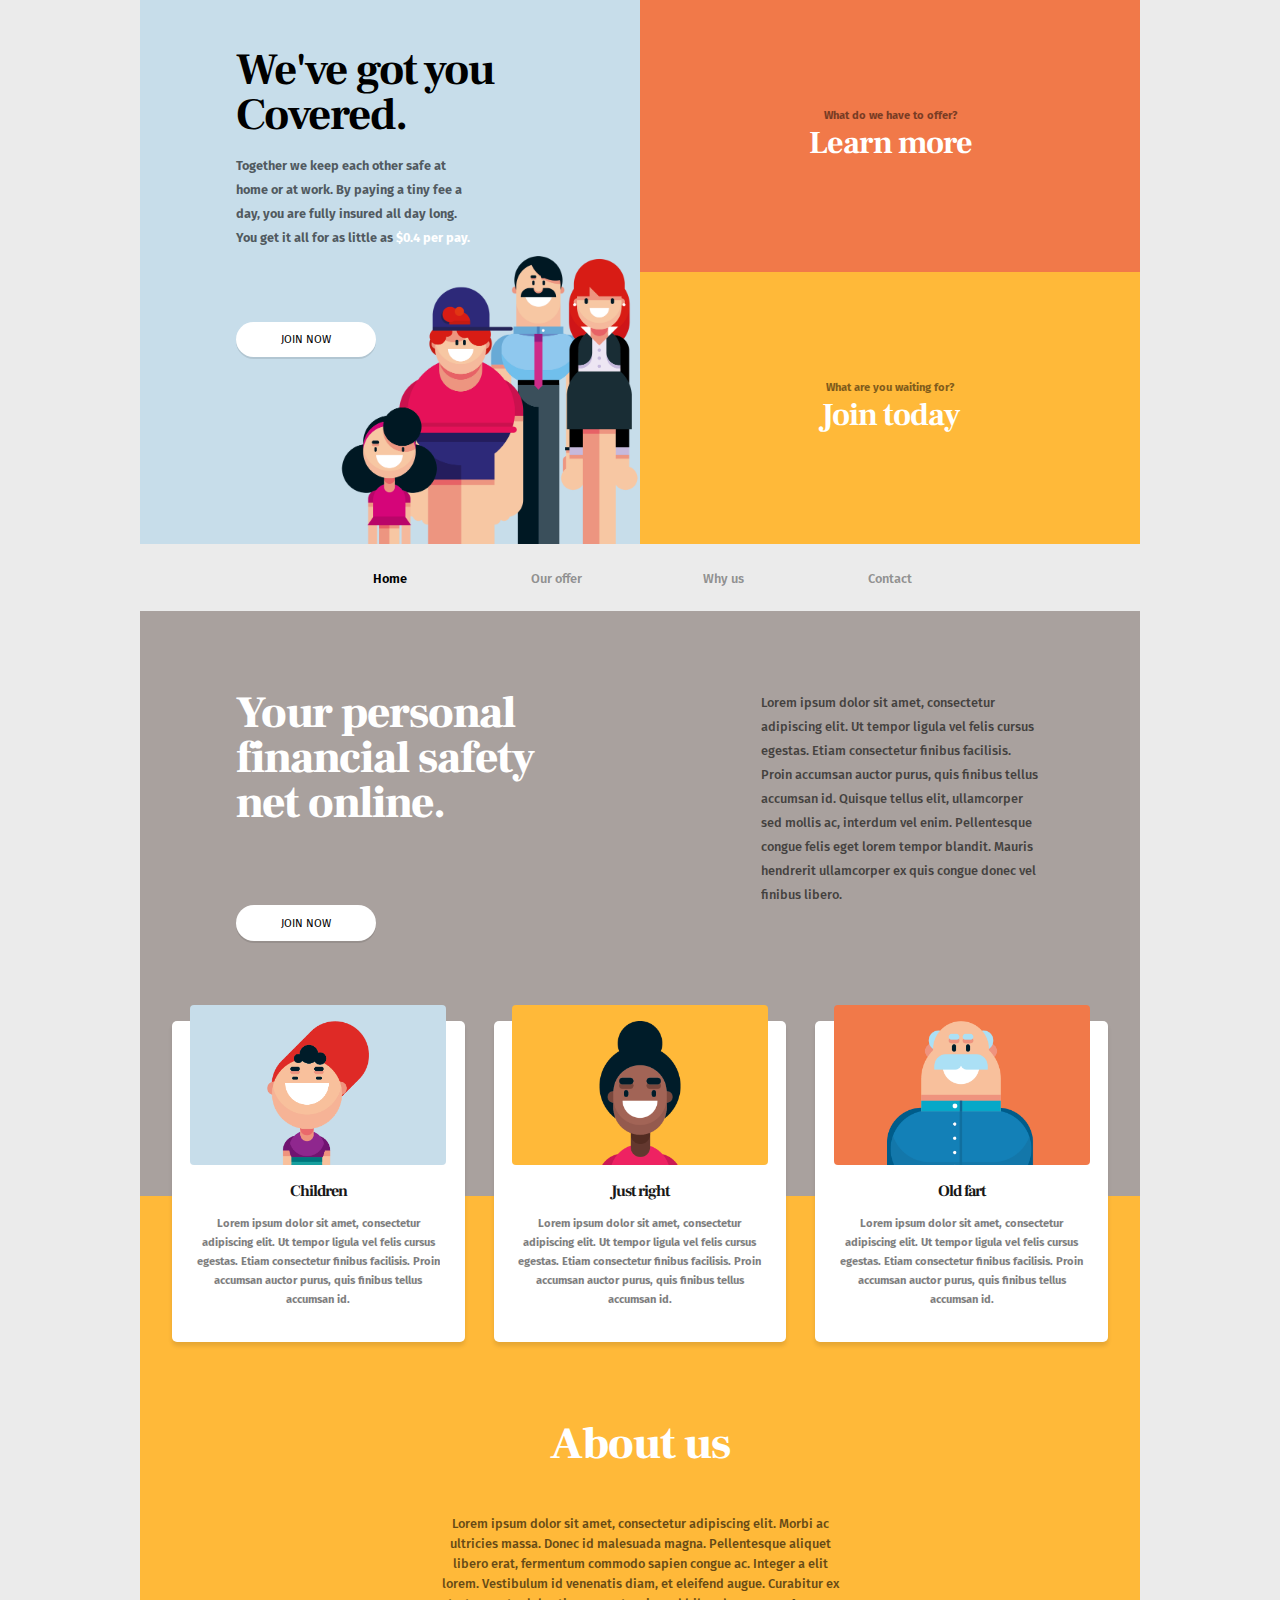
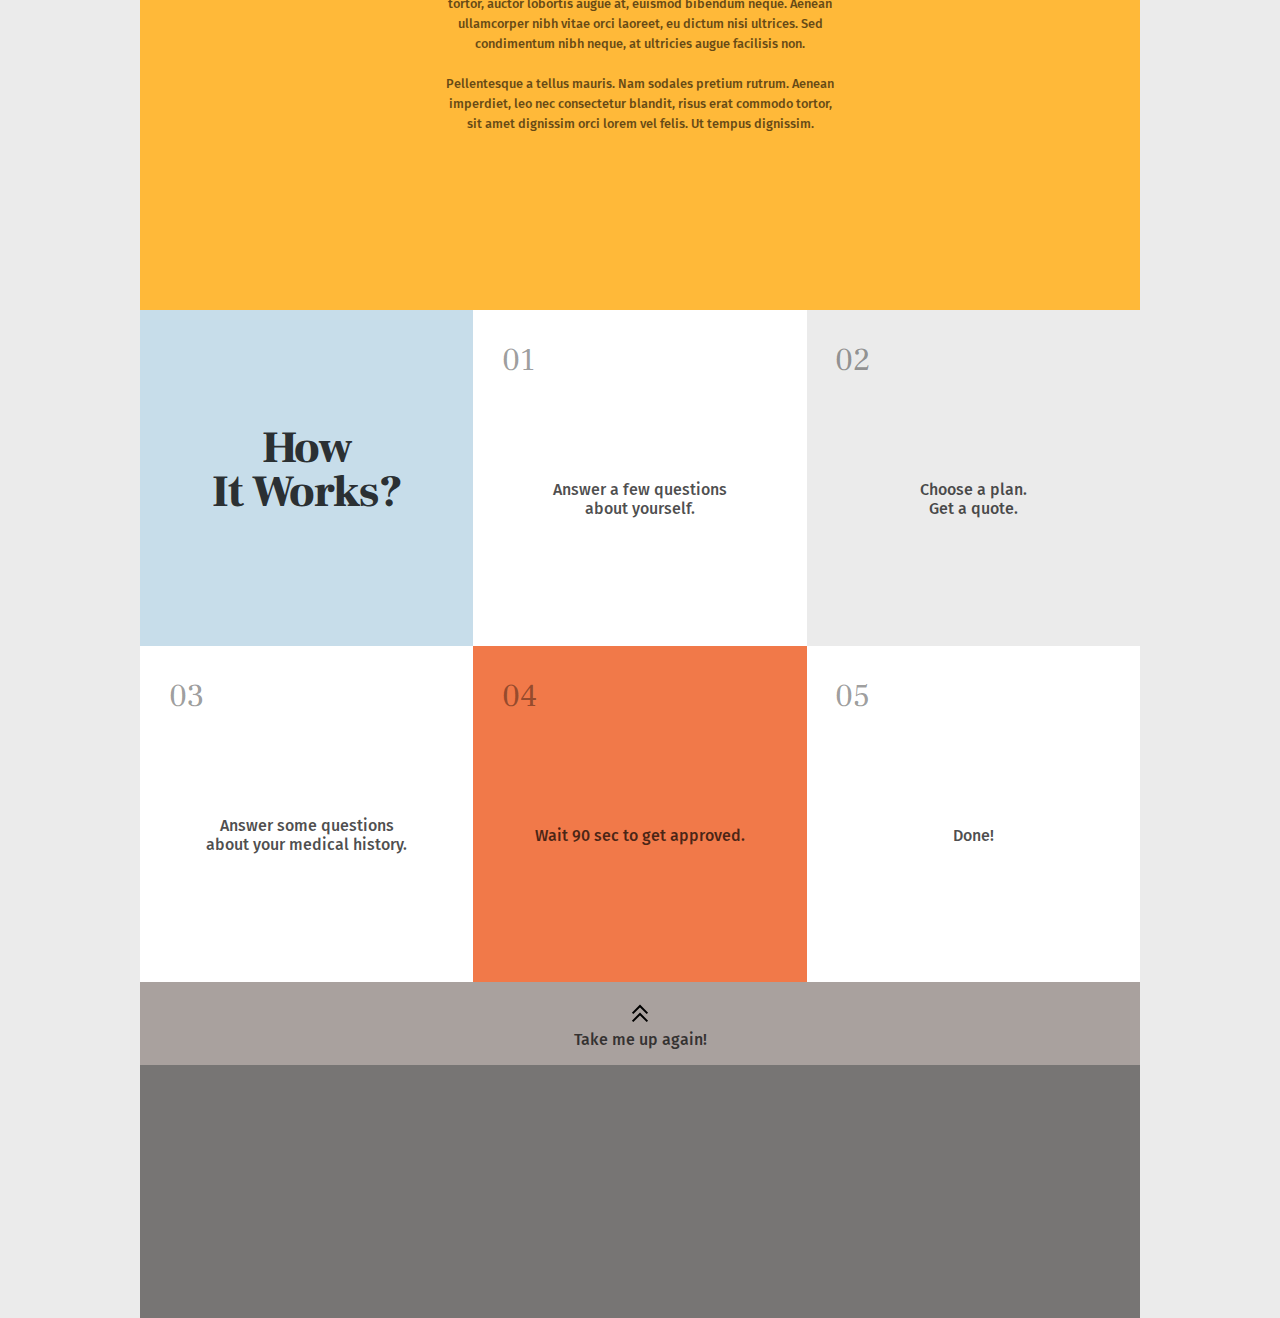
==== index.html @ 94b0365b "All files" ====
<!DOCTYPE html>
<html lang="en">
<head>
    <meta charset="UTF-8">
    <meta http-equiv="X-UA-Compatible" content="IE=edge">
    <meta name="viewport" content="width=device-width, initial-scale=1.0">
    <link rel="stylesheet" href="style.css">
    <title>Insurance - Home</title>
</head>
<body>
    <article class="wrapper">
            <header class="hero blue" id="top">
                <h1>We've got you Covered.</h1>
                <p class="hero__p"><span class="hero__span">Together we keep each other safe at home or at work. By paying a tiny fee a day, you are fully insured  all day long. You get it all for as little as</span> $0.4 per pay.</p>
                <button class="button">Join now</button>
            </header>

            <section class="hero__cards">
                <article class="hero__card orange">
                    <p class="card__p">What do we have to offer?</p>
                    <h3>Learn more</h3>
                </article>
                <article class="hero__card yellow">
                    <p class="card__p">What are you waiting for?</p>
                    <h3>Join today</h3>
                </article>
            </section>

        <nav class="nav">
            <ul class="nav__list">
                <li class="nav__item"><a class="nav__link nav__link--active" href="index.html">Home</a></li>
                <li class="nav__item"><a class="nav__link" href="#">Our offer</a></li>
                <li class="nav__item"><a class="nav__link" href="#">Why us</a></li>
                <li class="nav__item"><a class="nav__link" href="contact.html">Contact</a></li>
            </ul>
        </nav>

            <main class="main">
                <section class="main__heading">
                    <div class="heading__wrapper">
                        <h2>Your personal financial safety net online.</h2>
                        <button class="button">Join now</button>
                    </div>
                    <p class="main__heading__p">Lorem ipsum dolor sit amet, consectetur adipiscing elit. Ut tempor ligula vel felis cursus egestas. Etiam consectetur finibus facilisis. Proin accumsan auctor purus, quis finibus tellus accumsan id. Quisque tellus elit, ullamcorper sed mollis ac, interdum vel enim. Pellentesque congue felis eget lorem tempor blandit. Mauris hendrerit ullamcorper ex quis congue donec vel finibus libero.</p>
                </section>
                
                <section class="main__card-wrapper">
                    <article class="main__card">
                        <div class="card__img-holder card__img-holder--child blue"></div>
                        <h4 class="card__h4">Children</h4>
                        <p class="card__p card__p--main">Lorem ipsum dolor sit amet, consectetur adipiscing elit. Ut tempor ligula vel felis cursus egestas. Etiam consectetur finibus facilisis. Proin accumsan auctor purus, quis finibus tellus accumsan id.</p>
                    </article>
                    <article class="main__card">
                        <div class="card__img-holder card__img-holder--adult yellow"></div>
                        <h4 class="card__h4">Just right</h4>
                        <p class="card__p card__p--main">Lorem ipsum dolor sit amet, consectetur adipiscing elit. Ut tempor ligula vel felis cursus egestas. Etiam consectetur finibus facilisis. Proin accumsan auctor purus, quis finibus tellus accumsan id.</p>
                    </article>
                    <article class="main__card">
                        <div class="card__img-holder card__img-holder--old orange"></div>
                        <h4 class="card__h4">Old fart</h4>
                        <p class="card__p card__p--main">Lorem ipsum dolor sit amet, consectetur adipiscing elit. Ut tempor ligula vel felis cursus egestas. Etiam consectetur finibus facilisis. Proin accumsan auctor purus, quis finibus tellus accumsan id.</p>
                    </article>
                </section>
    
                <section class="main__about">
                    <h2>About us</h2>
                    <p class="main__about__p">Lorem ipsum dolor sit amet, consectetur adipiscing elit. Morbi ac ultricies massa. Donec id malesuada magna. Pellentesque aliquet libero erat, fermentum commodo sapien congue ac. Integer a elit lorem. Vestibulum id venenatis diam, et eleifend augue. Curabitur ex tortor, auctor lobortis augue at, euismod bibendum neque. Aenean ullamcorper nibh vitae orci laoreet, eu dictum nisi ultrices. Sed condimentum nibh neque, at ultricies augue facilisis non.
                        <br><br>
                        Pellentesque a tellus mauris. Nam sodales pretium rutrum. Aenean imperdiet, leo nec consectetur blandit, risus erat commodo tortor, sit amet dignissim orci lorem vel felis. Ut tempus dignissim.</p>
                </section>
            </main>
    
            <section class="how-it-works">
                <article class="how-it-works__card blue">
                    <h2 class="h2--how-it-works">How <br> It Works?</h2>
                </article>
                <article class="how-it-works__card">
                    <span class="how-it-works__card__number">01</span>
                    <p class="how-it-works__p">Answer a few questions about yourself.</p>
                </article>
                <article class="how-it-works__card">
                    <span class="how-it-works__card__number">02</span>
                    <p class="how-it-works__p">Choose a plan. <br>Get a quote.</p>
                </article>
                <article class="how-it-works__card">
                    <span class="how-it-works__card__number">03</span>
                    <p class="how-it-works__p">Answer some questions about your medical history.</p>
                </article>
                <article class="how-it-works__card orange">
                    <span class="how-it-works__card__number">04</span>
                    <p class="how-it-works__p">Wait 90 sec to get approved.</p>
                </article>
                <article class="how-it-works__card">
                    <span class="how-it-works__card__number">05</span>
                    <p class="how-it-works__p">Done!</p>
                </article>
            </section>

        <footer class="footer">
            <nav class="footer__nav"><a class="nav__scroll" href="#top"><img class="scroll-icon" src="images/chevrons-up.svg" alt="">Take me up again!</a></nav>
        </footer>
    </article>
</body>
</html>
---- style.css ----
@import url('https://fonts.googleapis.com/css2?family=Fira+Sans:wght@400;500;700&family=Frank+Ruhl+Libre:wght@700;900&display=swap');

:root {
    --blue: #C7DDEA;
    --yellow: #FFB939;
    --orange: #F17949;
    --grey: #A9A19E;
}

/* .-.-.-.-.-.-.-.-.-.-.-.-.-. GENERAL .-.-.-.-.-.-.-.-.-. */

* {
    box-sizing: border-box;
    margin: 0;
    padding: 0;
    font-family: 'Fira Sans', sans-serif;
    text-decoration: none;
}

body {
    background-color: #EBEBEB;
}

h1, h2, h3, h4 {
    font-family: 'Frank Ruhl Libre', serif;
    letter-spacing: -1px;
}

h1, h2 { 
    font-size: 2.8rem; 
    line-height: 2.8rem;
}

h2 {
    color: white;
    font-weight: 900;
    padding-bottom: 1rem;
}

h3 {
    font-size: 2rem;
    color: white;
}

.button {
    border: none;
    background-color: white;
    padding: 1em 4em;
    border-radius: 2rem;
    box-shadow: 0px 2px 0px rgba(0, 0, 0, 0.1);
    font-size: 0.7rem;
    text-transform: uppercase;
    cursor: pointer;
}

.wrapper {
    max-width: 1000px;
    margin: auto;
    display: grid;
    grid-template-columns: repeat(6, 1fr);
    grid-template-areas: 
    'hero hero hero  hero-cards hero-cards hero-cards'
    '.      nav     nav     nav     nav        .'
    'main   main    main    main    main    main'
    'how-it-works how-it-works how-it-works how-it-works how-it-works how-it-works'
    'footer  footer  footer  footer  footer  footer';
}

.wrapper--contact {
    grid-template-areas: 
    'hero   hero  hero  hero   hero  hero'
    '.    nav     nav     nav     nav     .'
    'main   main    main    main   main    main'
    'visit  visit   visit   visit  visit   visit'
    'footer footer  footer  footer  footer  footer';
}


/* .-.-.-.-.-.-.-.-.-.-. UTILITY CLASSES - BACKGROUND COLOR .-.-.-.-.-.-.-.-.-. */

.blue    { background-color: var(--blue)   ;   }
.orange  { background-color: var(--orange) ;   }
.yellow  { background-color: var(--yellow) ;   }

/* .-.-.-.-.-.-.-.-.-.-.-.-.-. HERO & NAV .-.-.-.-.-.-.-.-.-. */

.hero {
    grid-area: hero;
    height: 34rem;
    padding: 3rem 6rem;
    background-image: url(images/family.png);
    background-repeat: no-repeat;
    background-position: bottom right;
    background-size: 60%;
}

.hero--contact {
    height: 21rem;
    background-image: url(images/man-and-child.png);
    background-size: 17%;
    background-position: 87% bottom;
    display: flex;
    justify-content: center;
    align-items: center;
}

.hero__p {
    margin: 1rem 0 4.5rem;
    color: white;
    font-size: 0.8rem;
    font-weight: 700;
    line-height: 1.5rem;
    width: 78%;
}

.hero__span {
    color: rgba(0, 0, 0, 0.6);
}

.hero__cards {
    grid-area: hero-cards;
}

.hero__card {
    height: 50%;
    display: flex;
    flex-direction: column;
    justify-content: center;
    align-items: center;
}

.card__p {
    font-size: 0.7rem;
    opacity: 0.5;
    font-weight: 700;
}

.nav {
    grid-area: nav;
    padding: 1.5rem 0;
}

.nav__list {
    display: grid;
    grid-template-columns: repeat(4, 1fr);
    justify-items: center; 
    list-style: none;
}

.nav__link {
    color: rgba(0, 0, 0, 0.4);
    font-weight: 600;
    font-size: 0.8rem;
}

.nav__link--active { color: rgb(0, 0, 0); } /* To highlight active page in nav-bar! */

/* .-.-.-.-.-.-.-.-.-.-.-.-.-. MAIN .-.-.-.-.-.-.-.-.-. */

.main {
    grid-area: main;
    padding-bottom: 6rem;
    background: linear-gradient(var(--grey) 45%, var(--yellow) 45%);
}

.wrapper--contact .main {
    background: var(--grey);
}

.main__heading {
    padding: 5rem 6rem 0rem;
    display: flex;
    justify-content: space-between;
}

.main__heading__p {
    width: 35%;
    opacity: 0.6;
    font-weight: 500;
    font-size: .8rem;
    line-height: 1.5rem;
}

.heading__wrapper {
    width: 45%;
    display: flex;
    flex-direction: column;
    align-items: flex-start;
    gap: 4rem;
}

.main__card-wrapper {
    padding: 5rem 2rem;
    display: flex;
    gap: 1.8rem;
    justify-content: center;
}

.main__card {
    background-color: white;
    border-radius: 5px;
    text-align: center;
    box-shadow: 0px 4px 4px rgba(0, 0, 0, 0.1);
}

.card__img-holder {
    width: 16rem;
    margin: -1rem auto 1rem;
    height: 10rem;
    border-radius: 4px;
    background-repeat: no-repeat;
    background-position: center 1rem;
}

.card__img-holder--child {
    background-image: url(images/child.png);
    background-size: 40%;
}

.card__img-holder--adult {
    background-image: url(images/adult.png);
    background-size: 40%;
}

.card__img-holder--old {
    background-image: url(images/old.png);
    background-size: 58%;
}

.card__h4 {
    opacity: 0.9;
}

.card__p--main {
    line-height: 1.2rem;
    padding: 0.8rem 1.5rem 2rem;
}

.main__about {
    text-align: center;
    margin: 0 auto 5rem;
    width: 40%;
}

.main__about__p {
    opacity: 0.6;
    margin-top: 2rem;
    font-size: 0.8rem;
    line-height: 1.25rem;
    font-weight: 500;
}

.contact-form {
    width: 21rem;
    height: 20rem;
    display: flex;
    flex-direction: column;
}

.contact-form__p {
    color: white;
    font-size: 0.8rem;
}

.contact-form__input {
    padding: 0.8rem;
    margin-bottom: 1.5rem;
    border: none;
    border-radius: 2px;
}

.contact-form__textarea {
    padding: 0.8rem;
    border: none;
    border-radius: 2px;
    margin-bottom: 2rem;
} 

.contact-form__button {
    align-self: flex-end;
}

/* .-.-.-.-.-.-.-.-.-.-.-.-.-. "HOW IT WORKS" .-.-.-.-.-.-.-.-.-. */

.how-it-works {
    grid-area: how-it-works;
    display: grid;
    grid-template-columns: repeat(3, 1fr);
}

.how-it-works__card {
    height: 21rem;
    padding: 1.8rem;
    display: flex;
    flex-direction: column;
}

.h2--how-it-works {
    margin: auto;
    text-align: center;
    color: rgba(0, 0, 0, 0.8);
}

.how-it-works article:nth-child(2),
.how-it-works article:nth-child(4),
.how-it-works article:nth-child(6) {
    background-color: white;
}

.how-it-works__card__number {
    font-family: 'Frank Ruhl Libre', serif;
    font-size: 2rem;
    color: rgba(0, 0, 0, 0.4);
}

.how-it-works__p {
    margin: auto;
    font-weight: 500;
    text-align: center;
    padding: 0 2rem;
    color: rgba(0, 0, 0, 0.7);
}

/* .-.-.-.-.-.-.-.-.-.-.-.-.-. VISIT .-.-.-.-.-.-.-.-.-. */

.visit {
    grid-area: visit;
    height: 25.5rem;
    background-image: url(images/map-contact.png);
    position: relative;
}

.visit__info {
    margin: 2.8rem 4rem 0;
    width: 20rem;
    padding: 1rem 1rem 4rem;
}

.visit__address{
    font-size: 0.8rem;
    font-style: normal;
    color: white;
    font-weight: 500;
    line-height: 1.5rem;
}

.visit__needle {
    position: absolute;
    left: 29rem;
    top: 10rem;
}

/* .-.-.-.-.-.-.-.-.-.-.-.-.-. FOOTER .-.-.-.-.-.-.-.-.-. */

.footer {
    grid-area: footer;
    height: 21rem;
    background-color: #777574;
}

.footer__nav {
    background-color: var(--grey);
    padding: 1rem;
}

.nav__scroll{
    display: flex;
    flex-direction: column;
    align-items: center;
    color: rgba(0, 0, 0, 0.7);
    font-weight: 500;
}

.scroll-icon {
    width: 2rem;
}
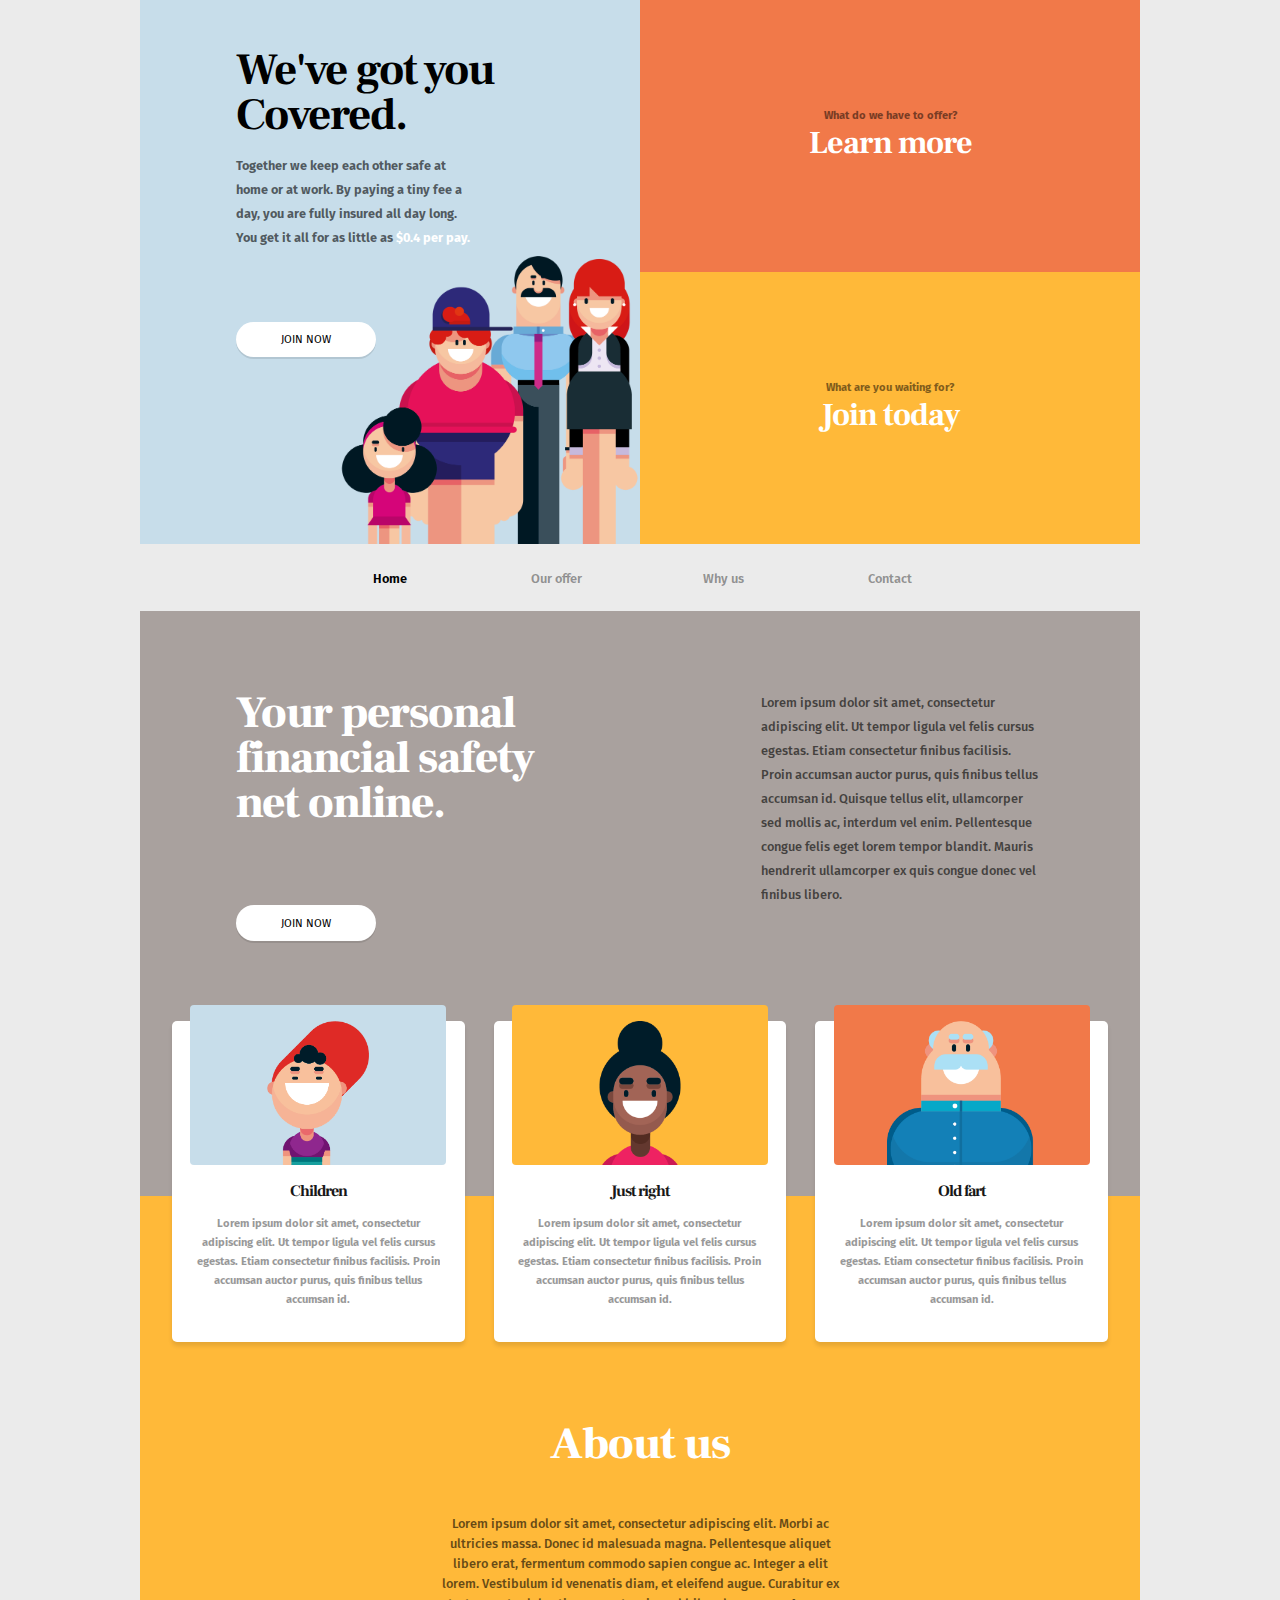
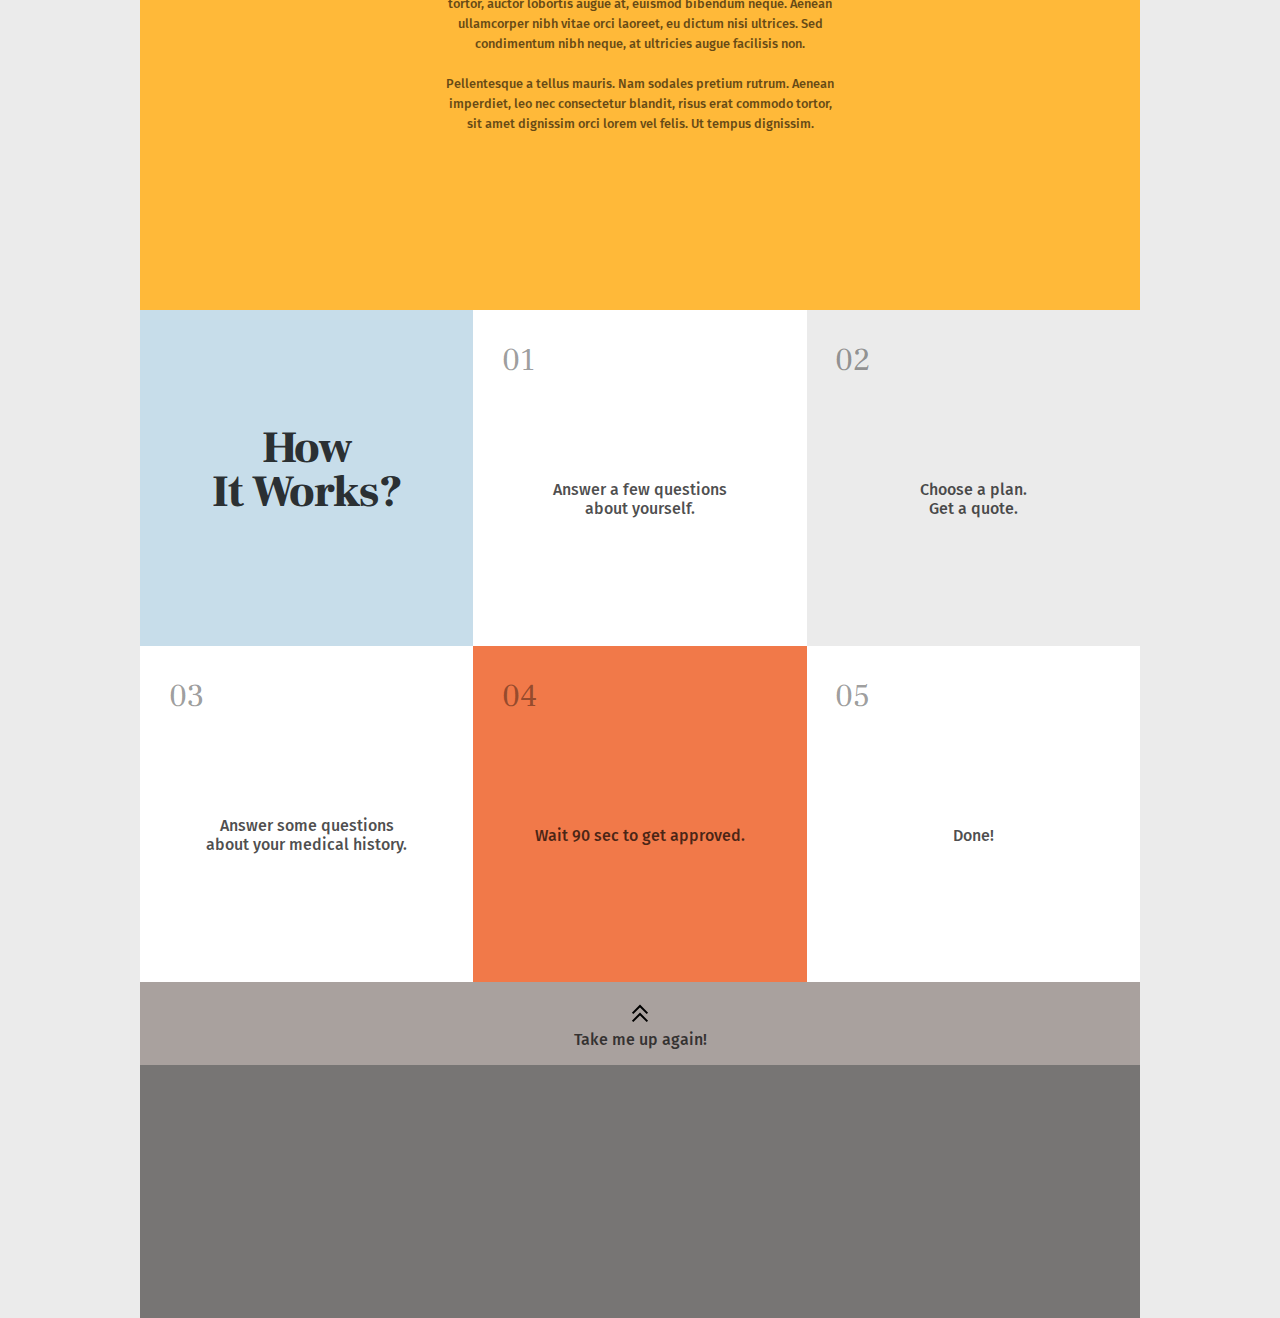
==== commit a5ff022c: "Final" ====
--- a/index.html
+++ b/index.html
@@ -41,7 +41,7 @@
                         <h2>Your personal financial safety net online.</h2>
                         <button class="button">Join now</button>
                     </div>
-                    <p class="main__heading__p">Lorem ipsum dolor sit amet, consectetur adipiscing elit. Ut tempor ligula vel felis cursus egestas. Etiam consectetur finibus facilisis. Proin accumsan auctor purus, quis finibus tellus accumsan id. Quisque tellus elit, ullamcorper sed mollis ac, interdum vel enim. Pellentesque congue felis eget lorem tempor blandit. Mauris hendrerit ullamcorper ex quis congue donec vel finibus libero.</p>
+                    <p class="main__p main__p--heading">Lorem ipsum dolor sit amet, consectetur adipiscing elit. Ut tempor ligula vel felis cursus egestas. Etiam consectetur finibus facilisis. Proin accumsan auctor purus, quis finibus tellus accumsan id. Quisque tellus elit, ullamcorper sed mollis ac, interdum vel enim. Pellentesque congue felis eget lorem tempor blandit. Mauris hendrerit ullamcorper ex quis congue donec vel finibus libero.</p>
                 </section>
                 
                 <section class="main__card-wrapper">
@@ -64,7 +64,7 @@
     
                 <section class="main__about">
                     <h2>About us</h2>
-                    <p class="main__about__p">Lorem ipsum dolor sit amet, consectetur adipiscing elit. Morbi ac ultricies massa. Donec id malesuada magna. Pellentesque aliquet libero erat, fermentum commodo sapien congue ac. Integer a elit lorem. Vestibulum id venenatis diam, et eleifend augue. Curabitur ex tortor, auctor lobortis augue at, euismod bibendum neque. Aenean ullamcorper nibh vitae orci laoreet, eu dictum nisi ultrices. Sed condimentum nibh neque, at ultricies augue facilisis non.
+                    <p class="main__p main__p--about">Lorem ipsum dolor sit amet, consectetur adipiscing elit. Morbi ac ultricies massa. Donec id malesuada magna. Pellentesque aliquet libero erat, fermentum commodo sapien congue ac. Integer a elit lorem. Vestibulum id venenatis diam, et eleifend augue. Curabitur ex tortor, auctor lobortis augue at, euismod bibendum neque. Aenean ullamcorper nibh vitae orci laoreet, eu dictum nisi ultrices. Sed condimentum nibh neque, at ultricies augue facilisis non.
                         <br><br>
                         Pellentesque a tellus mauris. Nam sodales pretium rutrum. Aenean imperdiet, leo nec consectetur blandit, risus erat commodo tortor, sit amet dignissim orci lorem vel felis. Ut tempus dignissim.</p>
                 </section>
--- a/style.css
+++ b/style.css
@@ -60,7 +60,7 @@
     grid-template-columns: repeat(6, 1fr);
     grid-template-areas: 
     'hero hero hero  hero-cards hero-cards hero-cards'
-    '.      nav     nav     nav     nav        .'
+    '.      nav     nav     nav     nav     .'
     'main   main    main    main    main    main'
     'how-it-works how-it-works how-it-works how-it-works how-it-works how-it-works'
     'footer  footer  footer  footer  footer  footer';
@@ -138,7 +138,7 @@
 .nav {
     grid-area: nav;
     padding: 1.5rem 0;
-}
+} 
 
 .nav__list {
     display: grid;
@@ -173,12 +173,19 @@
     justify-content: space-between;
 }
 
-.main__heading__p {
+.main__p {
+    font-size: .8rem;
+    font-weight: 500;
+    opacity: 0.6;
+}
+.main__p--heading {
     width: 35%;
-    opacity: 0.6;
-    font-weight: 500;
-    font-size: .8rem;
     line-height: 1.5rem;
+}
+
+.main__p--about {
+    margin-top: 2rem;
+    line-height: 1.25rem;
 }
 
 .heading__wrapper {
@@ -233,6 +240,7 @@
 
 .card__p--main {
     line-height: 1.2rem;
+    opacity: 0.4;
     padding: 0.8rem 1.5rem 2rem;
 }
 
@@ -240,14 +248,6 @@
     text-align: center;
     margin: 0 auto 5rem;
     width: 40%;
-}
-
-.main__about__p {
-    opacity: 0.6;
-    margin-top: 2rem;
-    font-size: 0.8rem;
-    line-height: 1.25rem;
-    font-weight: 500;
 }
 
 .contact-form {
